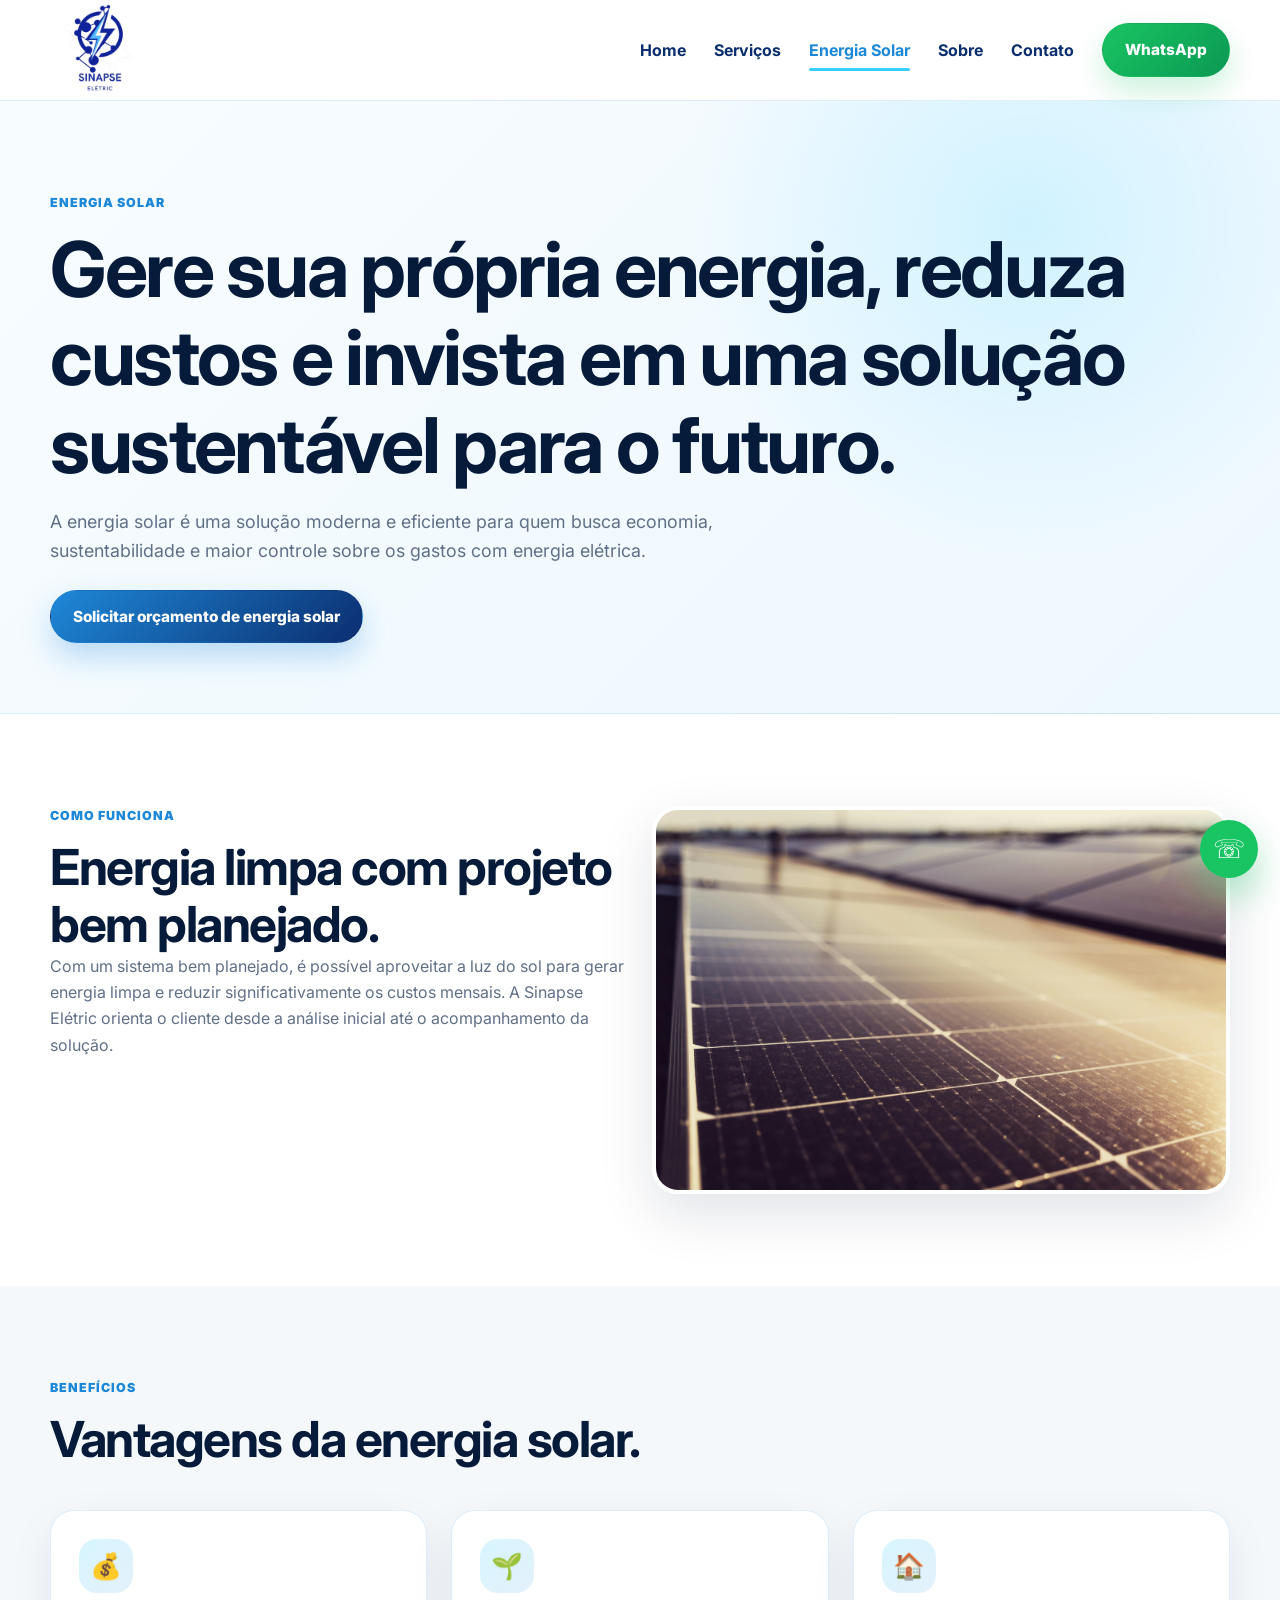
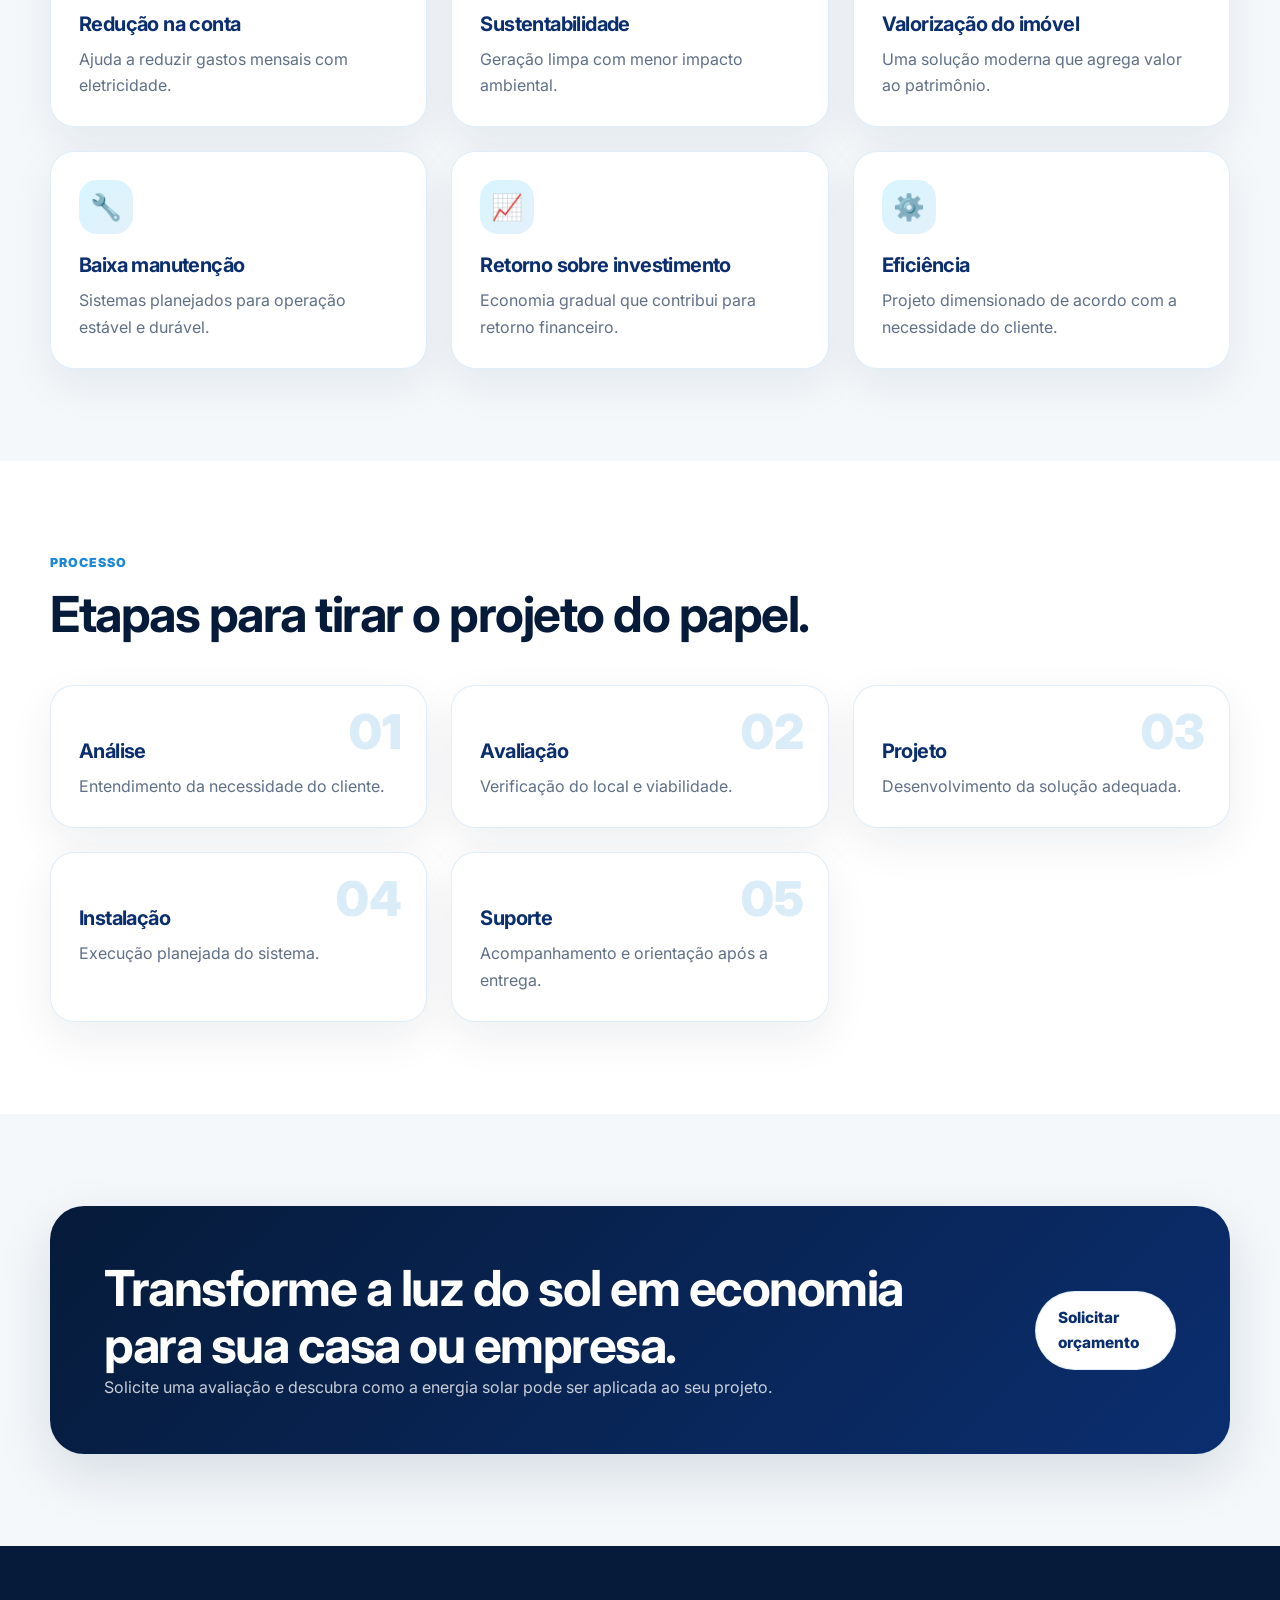
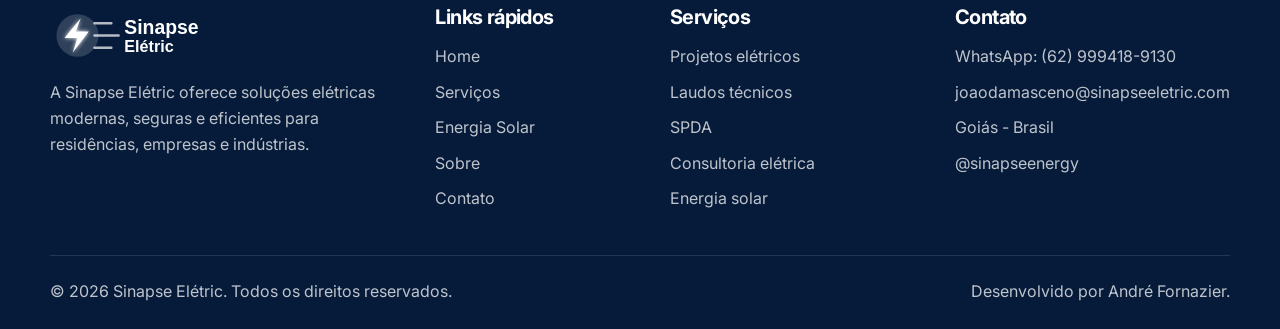
==== energia-solar.html @ f2f20c77 "commit final" ====
<!DOCTYPE html>
<html lang="pt-BR">

<head>
  <meta charset="UTF-8">
  <meta name="viewport" content="width=device-width, initial-scale=1.0">
  <meta name="description"
    content="Soluções em energia solar para reduzir custos, gerar economia e investir em sustentabilidade.">
  <meta name="theme-color" content="#0B2E6F">
  <title>Energia Solar | Sinapse Elétric</title>
  <link rel="icon" href="assets/icons/favicon.svg" type="image/svg+xml">
  <link rel="stylesheet" href="css/style.css">
</head>

<body>
  <!-- Cabeçalho fixo com logo, navegação e botão de WhatsApp. -->
  <header class="header">
    <div class="container navbar">
      <a class="logo" href="index.html" aria-label="Página inicial da Sinapse Elétric">
        <img src="assets/logo/logo-sinapse.png" alt="Logo Sinapse Elétric">
      </a>

      <button class="menu-toggle" type="button" aria-label="Abrir menu de navegação">
        <span></span>
        <span></span>
        <span></span>
      </button>

      <nav class="nav-menu" aria-label="Menu principal">
        <a href="index.html">Home</a>
        <a href="servicos.html">Serviços</a>
        <a href="energia-solar.html">Energia Solar</a>
        <a href="sobre.html">Sobre</a>
        <a href="contato.html">Contato</a>
        <a class="btn btn-whatsapp js-whatsapp" href="#">WhatsApp</a>
      </nav>
    </div>
  </header>
  <main>
    <section class="page-hero">
      <div class="container reveal">
        <p class="eyebrow">Energia Solar</p>
        <h1>Gere sua própria energia, reduza custos e invista em uma solução sustentável para o futuro.</h1>
        <p class="lead">A energia solar é uma solução moderna e eficiente para quem busca economia, sustentabilidade e
          maior controle sobre os gastos com energia elétrica.</p>
        <div class="hero-actions" style="margin-top:24px"><a class="btn btn-primary js-whatsapp"
            data-message="Olá! Gostaria de solicitar um orçamento de energia solar." href="#">Solicitar orçamento de
            energia solar</a></div>
      </div>
    </section>
    <section class="section">
      <div class="container grid grid-2">
        <div class="reveal">
          <p class="eyebrow">Como funciona</p>
          <h2>Energia limpa com projeto bem planejado.</h2>
          <p>Com um sistema bem planejado, é possível aproveitar a luz do sol para gerar energia limpa e reduzir
            significativamente os custos mensais. A Sinapse Elétric orienta o cliente desde a análise inicial até o
            acompanhamento da solução.</p>
        </div>
         
        <img class="reveal solar-img" src="assets/img/solar.jpg" alt="Ilustração de sistema de energia solar">
      </div>
    </section>
    <section class="section section-soft">
      <div class="container">
        <div class="section-title reveal">
          <p class="eyebrow">Benefícios</p>
          <h2>Vantagens da energia solar.</h2>
        </div>
        <div class="grid grid-3">
          <article class="card reveal">
            <div class="icon-box">💰</div>
            <h3>Redução na conta</h3>
            <p>Ajuda a reduzir gastos mensais com eletricidade.</p>
          </article>
          <article class="card reveal">
            <div class="icon-box">🌱</div>
            <h3>Sustentabilidade</h3>
            <p>Geração limpa com menor impacto ambiental.</p>
          </article>
          <article class="card reveal">
            <div class="icon-box">🏠</div>
            <h3>Valorização do imóvel</h3>
            <p>Uma solução moderna que agrega valor ao patrimônio.</p>
          </article>
          <article class="card reveal">
            <div class="icon-box">🔧</div>
            <h3>Baixa manutenção</h3>
            <p>Sistemas planejados para operação estável e durável.</p>
          </article>
          <article class="card reveal">
            <div class="icon-box">📈</div>
            <h3>Retorno sobre investimento</h3>
            <p>Economia gradual que contribui para retorno financeiro.</p>
          </article>
          <article class="card reveal">
            <div class="icon-box">⚙️</div>
            <h3>Eficiência</h3>
            <p>Projeto dimensionado de acordo com a necessidade do cliente.</p>
          </article>
        </div>
      </div>
    </section>
    <section class="section">
      <div class="container">
        <div class="section-title reveal">
          <p class="eyebrow">Processo</p>
          <h2>Etapas para tirar o projeto do papel.</h2>
        </div>
        <div class="grid grid-5 process">
          <div class="grid grid-3">
            <article class="card process-card reveal">
              <h3>Análise</h3>
              <p>Entendimento da necessidade do cliente.</p>
            </article>
            <article class="card process-card reveal">
              <h3>Avaliação</h3>
              <p>Verificação do local e viabilidade.</p>
            </article>
            <article class="card process-card reveal">
              <h3>Projeto</h3>
              <p>Desenvolvimento da solução adequada.</p>
            </article>
            <article class="card process-card reveal">
              <h3>Instalação</h3>
              <p>Execução planejada do sistema.</p>
            </article>
            <article class="card process-card reveal">
              <h3>Suporte</h3>
              <p>Acompanhamento e orientação após a entrega.</p>
            </article>
          </div>
        </div>
      </div>
    </section>
    <section class="section section-soft">
      <div class="container cta-box reveal">
        <div>
          <h2>Transforme a luz do sol em economia para sua casa ou empresa.</h2>
          <p>Solicite uma avaliação e descubra como a energia solar pode ser aplicada ao seu projeto.</p>
        </div><a class="btn btn-secondary js-whatsapp"
          data-message="Olá! Quero transformar energia solar em economia. Podemos conversar?" href="#">Solicitar
          orçamento</a>
      </div>
    </section>
  </main>
  <!-- Botão fixo de WhatsApp presente em todas as páginas. -->
  <a class="whatsapp-float js-whatsapp" href="#" aria-label="Falar com a Sinapse Elétric pelo WhatsApp">☏</a>

  <!-- Rodapé institucional com links rápidos e dados de contato. -->
  <footer class="footer">
    <div class="container">
      <div class="footer-grid">
        <div>
          <img src="assets/logo/logo-sinapse.svg" alt="Logo Sinapse Elétric">
          <p>A Sinapse Elétric oferece soluções elétricas modernas, seguras e eficientes para residências, empresas e
            indústrias.</p>
        </div>
        <div>
          <h3>Links rápidos</h3>
          <ul>
            <li><a href="index.html">Home</a></li>
            <li><a href="servicos.html">Serviços</a></li>
            <li><a href="energia-solar.html">Energia Solar</a></li>
            <li><a href="sobre.html">Sobre</a></li>
            <li><a href="contato.html">Contato</a></li>
          </ul>
        </div>
        <div>
          <h3>Serviços</h3>
          <ul>
            <li>Projetos elétricos</li>
            <li>Laudos técnicos</li>
            <li>SPDA</li>
            <li>Consultoria elétrica</li>
            <li>Energia solar</li>
          </ul>
        </div>
        <div>
          <h3>Contato</h3>
          <ul>
            <li><a class="js-whatsapp" href="#">WhatsApp: (62) 999418-9130</a></li>
            <li><a href="mailto:contato@sinapseeletric.com.br">joaodamasceno@sinapseeletric.com</a></li>
            <li>Goiás - Brasil</li>
            <p>
              <a href="https://www.instagram.com/sinapseenergy" target="_blank">
                @sinapseenergy
              </a>
            </p>
          </ul>
        </div>
      </div>
      <div class="footer-bottom">
        <p>© 2026 Sinapse Elétric. Todos os direitos reservados.</p>
        <p>Desenvolvido por André Fornazier.</p>
      </div>
    </div>
  </footer>

  <!-- Script global com menu mobile, animações e WhatsApp. -->
  <script src="js/script.js"></script>
</body>

</html>
---- css/style.css ----
/* =========================================================
   SINAPSE ELÉTRIC - STYLE.CSS
   Arquivo principal de estilos do site.
   Aqui ficam: variáveis de cor, reset, layout, páginas,
   responsividade, animações e componentes reutilizáveis.
   ========================================================= */

/* Importa uma fonte moderna e legível do Google Fonts. */
@import url('https://fonts.googleapis.com/css2?family=Inter:wght@400;500;600;700;800&display=swap');

/* Variáveis globais para facilitar futuras alterações de identidade visual. */
:root {
  --azul-claro: #6db7e8;
  --azul-principal: #1e88d8;
  --azul-escuro: #0b2e6f;
  --azul-profundo: #061b3a;
  --ciano: #38cfff;
  --branco: #ffffff;
  --cinza-claro: #f4f8fb;
  --cinza-texto: #607087;
  --borda: rgba(30, 136, 216, 0.14);
  --sombra: 0 20px 55px rgba(6, 27, 58, 0.12);
  --raio: 24px;
  --max-width: 1180px;
}

/* Reset básico para deixar o layout mais previsível entre navegadores. */
* {
  margin: 0;
  padding: 0;
  box-sizing: border-box;
}

html {
  scroll-behavior: smooth;
}

body {
  font-family: 'Inter', Arial, sans-serif;
  background: var(--branco);
  color: var(--azul-profundo);
  line-height: 1.65;
  overflow-x: hidden;
}

img, svg {
  max-width: 100%;
  display: block;
}

a {
  color: inherit;
  text-decoration: none;
}

ul {
  list-style: none;
}

/* Classe utilitária para centralizar seções dentro de uma largura máxima. */
.container {
  width: min(100% - 32px, var(--max-width));
  margin-inline: auto;
}

/* =========================================================
   CABEÇALHO E MENU
   ========================================================= */
.header {
  position: sticky;
  top: 0;
  z-index: 1000;
  background: rgba(255, 255, 255, 0.88);
  backdrop-filter: blur(16px);
  border-bottom: 1px solid var(--borda);
}

.navbar {
  min-height: 82px;
  display: flex;
  align-items: center;
  justify-content: space-between;
  gap: 24px;
}

.logo img {
  width: 100px;
  height: auto;
}

.nav-menu {
  display: flex;
  align-items: center;
  gap: 28px;
  font-weight: 700;
  color: var(--azul-escuro);
}

.nav-menu a {
  position: relative;
  transition: color 0.25s ease;
}

.nav-menu a::after {
  content: '';
  position: absolute;
  left: 0;
  bottom: -8px;
  width: 0;
  height: 3px;
  border-radius: 999px;
  background: var(--ciano);
  transition: width 0.25s ease;
}

.nav-menu a:hover,
.nav-menu a.active {
  color: var(--azul-principal);
}

.nav-menu a:hover::after,
.nav-menu a.active::after {
  width: 100%;
}

.menu-toggle {
  display: none;
  border: none;
  background: transparent;
  cursor: pointer;
  width: 44px;
  height: 44px;
}

.menu-toggle span {
  display: block;
  height: 3px;
  margin: 7px 0;
  border-radius: 999px;
  background: var(--azul-escuro);
  transition: 0.3s ease;
}

/* =========================================================
   BOTÕES E COMPONENTES GERAIS
   ========================================================= */
.btn {
  display: inline-flex;
  align-items: center;
  justify-content: center;
  gap: 10px;
  min-height: 48px;
  padding: 13px 22px;
  border-radius: 999px;
  border: 1px solid transparent;
  cursor: pointer;
  font-weight: 800;
  font-size: 0.96rem;
  transition: transform 0.25s ease, box-shadow 0.25s ease, background 0.25s ease;
}

.btn:hover {
  transform: translateY(-3px);
}

.btn-primary {
  color: var(--branco);
  background: linear-gradient(135deg, var(--azul-principal), var(--azul-escuro));
  box-shadow: 0 14px 30px rgba(30, 136, 216, 0.28);
}

.btn-secondary {
  color: var(--azul-escuro);
  background: var(--branco);
  border-color: var(--borda);
}

.btn-whatsapp {
  color: var(--branco);
  background: linear-gradient(135deg, #19c463, #0b9952);
  box-shadow: 0 14px 30px rgba(25, 196, 99, 0.22);
}

.section {
  padding: 92px 0;
}

.section-soft {
  background: var(--cinza-claro);
}

.section-title {
  max-width: 760px;
  margin-bottom: 42px;
}

.eyebrow {
  color: var(--azul-principal);
  font-weight: 900;
  letter-spacing: 0.08em;
  text-transform: uppercase;
  font-size: 0.78rem;
  margin-bottom: 12px;
}

h1, h2, h3 {
  line-height: 1.15;
  letter-spacing: -0.03em;
}

h1 {
  font-size: clamp(2.45rem, 6vw, 4.8rem);
}

h2 {
  font-size: clamp(2rem, 4vw, 3.1rem);
  color: var(--azul-profundo);
}

h3 {
  font-size: 1.25rem;
  color: var(--azul-escuro);
}

p {
  color: var(--cinza-texto);
}

.lead {
  font-size: 1.12rem;
  max-width: 720px;
}

.grid {
  display: grid;
  gap: 24px;
}

.grid-2 {
  grid-template-columns: repeat(2, minmax(0, 1fr));
}

.grid-3 {
  grid-template-columns: repeat(3, minmax(0, 1fr));
}

.grid-4 {
  grid-template-columns: repeat(4, minmax(0, 1fr));
}

.card {
  background: var(--branco);
  border: 1px solid var(--borda);
  border-radius: var(--raio);
  padding: 28px;
  box-shadow: 0 16px 45px rgba(6, 27, 58, 0.07);
  transition: transform 0.25s ease, box-shadow 0.25s ease, border-color 0.25s ease;
}

.card:hover {
  transform: translateY(-8px);
  box-shadow: var(--sombra);
  border-color: rgba(56, 207, 255, 0.35);
}

.icon-box {
  width: 54px;
  height: 54px;
  display: grid;
  place-items: center;
  border-radius: 18px;
  margin-bottom: 20px;
  color: var(--azul-escuro);
  background: linear-gradient(135deg, rgba(56, 207, 255, 0.2), rgba(30, 136, 216, 0.12));
  font-size: 1.6rem;
}

.card p {
  margin-top: 10px;
}

.card-link {
  display: inline-flex;
  margin-top: 18px;
  color: var(--azul-principal);
  font-weight: 900;
}

/* =========================================================
   HERO E BANNERS
   ========================================================= */
.hero {
  position: relative;
  min-height: calc(100vh - 82px);
  display: grid;
  align-items: center;
  overflow: hidden;
  background:
    radial-gradient(circle at 82% 18%, rgba(56, 207, 255, 0.28), transparent 28%),
    radial-gradient(circle at 12% 75%, rgba(30, 136, 216, 0.18), transparent 32%),
    linear-gradient(135deg, #eef9ff 0%, #ffffff 42%, #e9f6ff 100%);
}

.hero::before {
  content: '';
  position: absolute;
  inset: 0;
  opacity: 0.34;
  background-image:
    linear-gradient(rgba(30, 136, 216, 0.13) 1px, transparent 1px),
    linear-gradient(90deg, rgba(30, 136, 216, 0.13) 1px, transparent 1px);
  background-size: 58px 58px;
  mask-image: radial-gradient(circle at center, black, transparent 78%);
}

.hero-content {
  position: relative;
  display: grid;
  grid-template-columns: 1.05fr 0.95fr;
  gap: 38px;
  align-items: center;
  padding: 72px 0;
}

.hero-text .lead {
  margin: 22px 0 30px;
}

.hero-actions,
.cta-actions {
  display: flex;
  flex-wrap: wrap;
  gap: 14px;
}

.hero-visual {
  position: relative;
  padding: 22px;
}

.hero-visual img {
  filter: drop-shadow(0 36px 70px rgba(6, 27, 58, 0.18));
}

.stats-row {
  display: grid;
  grid-template-columns: repeat(3, 1fr);
  gap: 14px;
  margin-top: 34px;
}

.stat {
  padding: 18px;
  border-radius: 20px;
  background: rgba(255, 255, 255, 0.72);
  border: 1px solid var(--borda);
}

.stat strong {
  display: block;
  font-size: 1.35rem;
  color: var(--azul-escuro);
}

/* Banner interno usado em páginas que não são a Home. */
.page-hero {
  padding: 92px 0 70px;
  background:
    radial-gradient(circle at 80% 20%, rgba(56, 207, 255, 0.18), transparent 30%),
    linear-gradient(135deg, #f7fcff, #eef8ff);
  border-bottom: 1px solid var(--borda);
}

.page-hero .lead {
  margin-top: 16px;
}

/* =========================================================
   SEÇÕES ESPECÍFICAS
   ========================================================= */
.about-mini,
.solar-feature,
.cta-box {
  border-radius: 34px;
  overflow: hidden;
  background: linear-gradient(135deg, var(--azul-profundo), var(--azul-escuro));
  color: var(--branco);
  box-shadow: var(--sombra);
}

.solar-feature img,
.solar-img {
  border-radius: 26px;
  border: 4px solid var(--branco);
  width: 100%;
  display: block;
  box-shadow: var(--sombra);
}
.cta-box {
  border-radius: 34px;
  overflow: hidden;
  background: linear-gradient(135deg, var(--azul-profundo), var(--azul-escuro));
  color: var(--branco);
  box-shadow: var(--sombra);
  
}

.about-mini {
  display: grid;
  grid-template-columns: 0.9fr 1.1fr;
  align-items: center;
  gap: 30px;
  padding: 44px;
}

.about-mini p,
.solar-feature p,
.cta-box p,
.dark-card p {
  color: rgba(255, 255, 255, 0.78);
}

.about-mini h2,
.solar-feature h2,
.cta-box h2,
.dark-card h3 {
  color: var(--branco);
}

.glass-panel {
  padding: 32px;
  border-radius: 28px;
  background: rgba(255, 255, 255, 0.1);
  border: 1px solid rgba(255, 255, 255, 0.16);
}

.solar-feature {
  display: grid;
  grid-template-columns: 1fr 0.92fr;
  align-items: center;
  gap: 34px;
  padding: 46px;
}

.solar-feature img {
  border-radius: 26px;
}

.check-list {
  display: grid;
  gap: 12px;
  margin: 18px 0 26px;
}

.check-list li {
  color: inherit;
  font-weight: 700;
}

.check-list li::before {
  content: '✓';
  color: var(--ciano);
  margin-right: 10px;
}

.cta-box {
  padding: 54px;
  display: flex;
  align-items: center;
  justify-content: space-between;
  gap: 30px;
}

.dark-card {
  background: linear-gradient(135deg, var(--azul-profundo), var(--azul-escuro));
  color: var(--branco);
}

.process {
  counter-reset: etapa;
}

.process-card {
  position: relative;
  padding-top: 54px;
}

.process-card::before {
  counter-increment: etapa;
  content: counter(etapa, decimal-leading-zero);
  position: absolute;
  top: 22px;
  right: 24px;
  color: rgba(30, 136, 216, 0.16);
  font-size: 3rem;
  font-weight: 900;
  line-height: 1;
}

.service-benefits {
  margin-top: 16px;
  display: flex;
  flex-wrap: wrap;
  gap: 8px;
}

.service-benefits span {
  padding: 7px 10px;
  border-radius: 999px;
  background: var(--cinza-claro);
  color: var(--azul-escuro);
  font-size: 0.82rem;
  font-weight: 800;
}

/* =========================================================
   FORMULÁRIO DE CONTATO
   ========================================================= */
.contact-layout {
  display: grid;
  grid-template-columns: 0.85fr 1.15fr;
  gap: 28px;
  align-items: start;
}

.contact-info {
  display: grid;
  gap: 18px;
}

.contact-item {
  display: flex;
  gap: 16px;
  align-items: flex-start;
}

.form {
  display: grid;
  gap: 16px;
}

.form-group {
  display: grid;
  gap: 7px;
}

label {
  color: var(--azul-escuro);
  font-weight: 800;
}

input,
select,
textarea {
  width: 100%;
  border: 1px solid var(--borda);
  border-radius: 16px;
  padding: 14px 16px;
  font: inherit;
  color: var(--azul-profundo);
  background: var(--branco);
  outline: none;
  transition: border-color 0.25s ease, box-shadow 0.25s ease;
}

input:focus,
select:focus,
textarea:focus {
  border-color: var(--ciano);
  box-shadow: 0 0 0 4px rgba(56, 207, 255, 0.13);
}

textarea {
  min-height: 150px;
  resize: vertical;
}

.form-status {
  font-weight: 800;
  color: var(--azul-principal);
}

/* =========================================================
   RODAPÉ E WHATSAPP FIXO
   ========================================================= */
.footer {
  background: var(--azul-profundo);
  color: var(--branco);
  padding: 60px 0 24px;
}

.footer-grid {
  display: grid;
  grid-template-columns: 1.4fr 0.8fr 1fr 1fr;
  gap: 34px;
}

.footer img {
  width: 210px;
  margin-bottom: 14px;
  filter: brightness(0) invert(1);
}

.footer p,
.footer a,
.footer li {
  color: rgba(255, 255, 255, 0.74);
}

.footer h3 {
  color: var(--branco);
  margin-bottom: 14px;
}

.footer ul {
  display: grid;
  gap: 9px;
}

.footer-bottom {
  margin-top: 44px;
  padding-top: 22px;
  border-top: 1px solid rgba(255, 255, 255, 0.12);
  display: flex;
  justify-content: space-between;
  gap: 16px;
  flex-wrap: wrap;
}

.whatsapp-float {
  position: fixed;
  right: 22px;
  bottom: 22px;
  z-index: 999;
  width: 58px;
  height: 58px;
  display: grid;
  place-items: center;
  border-radius: 50%;
  background: #19c463;
  color: var(--branco);
  box-shadow: 0 18px 36px rgba(25, 196, 99, 0.35);
  font-size: 1.6rem;
  transition: transform 0.25s ease;
}

.whatsapp-float:hover {
  transform: scale(1.08) rotate(5deg);
}

/* Animação ativada pelo JavaScript quando o elemento entra na tela. */
.reveal {
  opacity: 0;
  transform: translateY(24px);
  transition: opacity 0.7s ease, transform 0.7s ease;
}

.reveal.visible {
  opacity: 1;
  transform: translateY(0);
}

/* =========================================================
   RESPONSIVIDADE
   ========================================================= */
@media (max-width: 980px) {
  .menu-toggle {
    display: block;
  }

  .nav-menu {
    position: fixed;
    top: 82px;
    left: 16px;
    right: 16px;
    display: grid;
    gap: 18px;
    padding: 24px;
    border-radius: 24px;
    background: var(--branco);
    box-shadow: var(--sombra);
    border: 1px solid var(--borda);
    transform: translateY(-18px);
    opacity: 0;
    pointer-events: none;
    transition: 0.25s ease;
  }

  .nav-menu.open {
    transform: translateY(0);
    opacity: 1;
    pointer-events: auto;
  }

  .hero-content,
  .about-mini,
  .solar-feature,
  .contact-layout {
    grid-template-columns: 1fr;
  }

  .grid-3,
  .grid-4 {
    grid-template-columns: repeat(2, minmax(0, 1fr));
  }

  .footer-grid {
    grid-template-columns: 1fr 1fr;
  }

  .cta-box {
    display: grid;
  }
}

@media (max-width: 640px) {
  .container {
    width: min(100% - 22px, var(--max-width));
  }

  .logo img {
    width: 180px;
  }

  .section {
    padding: 66px 0;
  }

  .hero {
    min-height: auto;
  }

  .hero-content {
    padding: 44px 0 66px;
  }

  .stats-row,
  .grid-2,
  .grid-3,
  .grid-4,
  .footer-grid {
    grid-template-columns: 1fr;
  }

  .about-mini,
  .solar-feature,
  .cta-box {
    padding: 28px;
    border-radius: 26px;
  }

  .btn {
    width: 100%;
  }

  .whatsapp-float {
    width: 54px;
    height: 54px;
    right: 16px;
    bottom: 16px;
  }
}
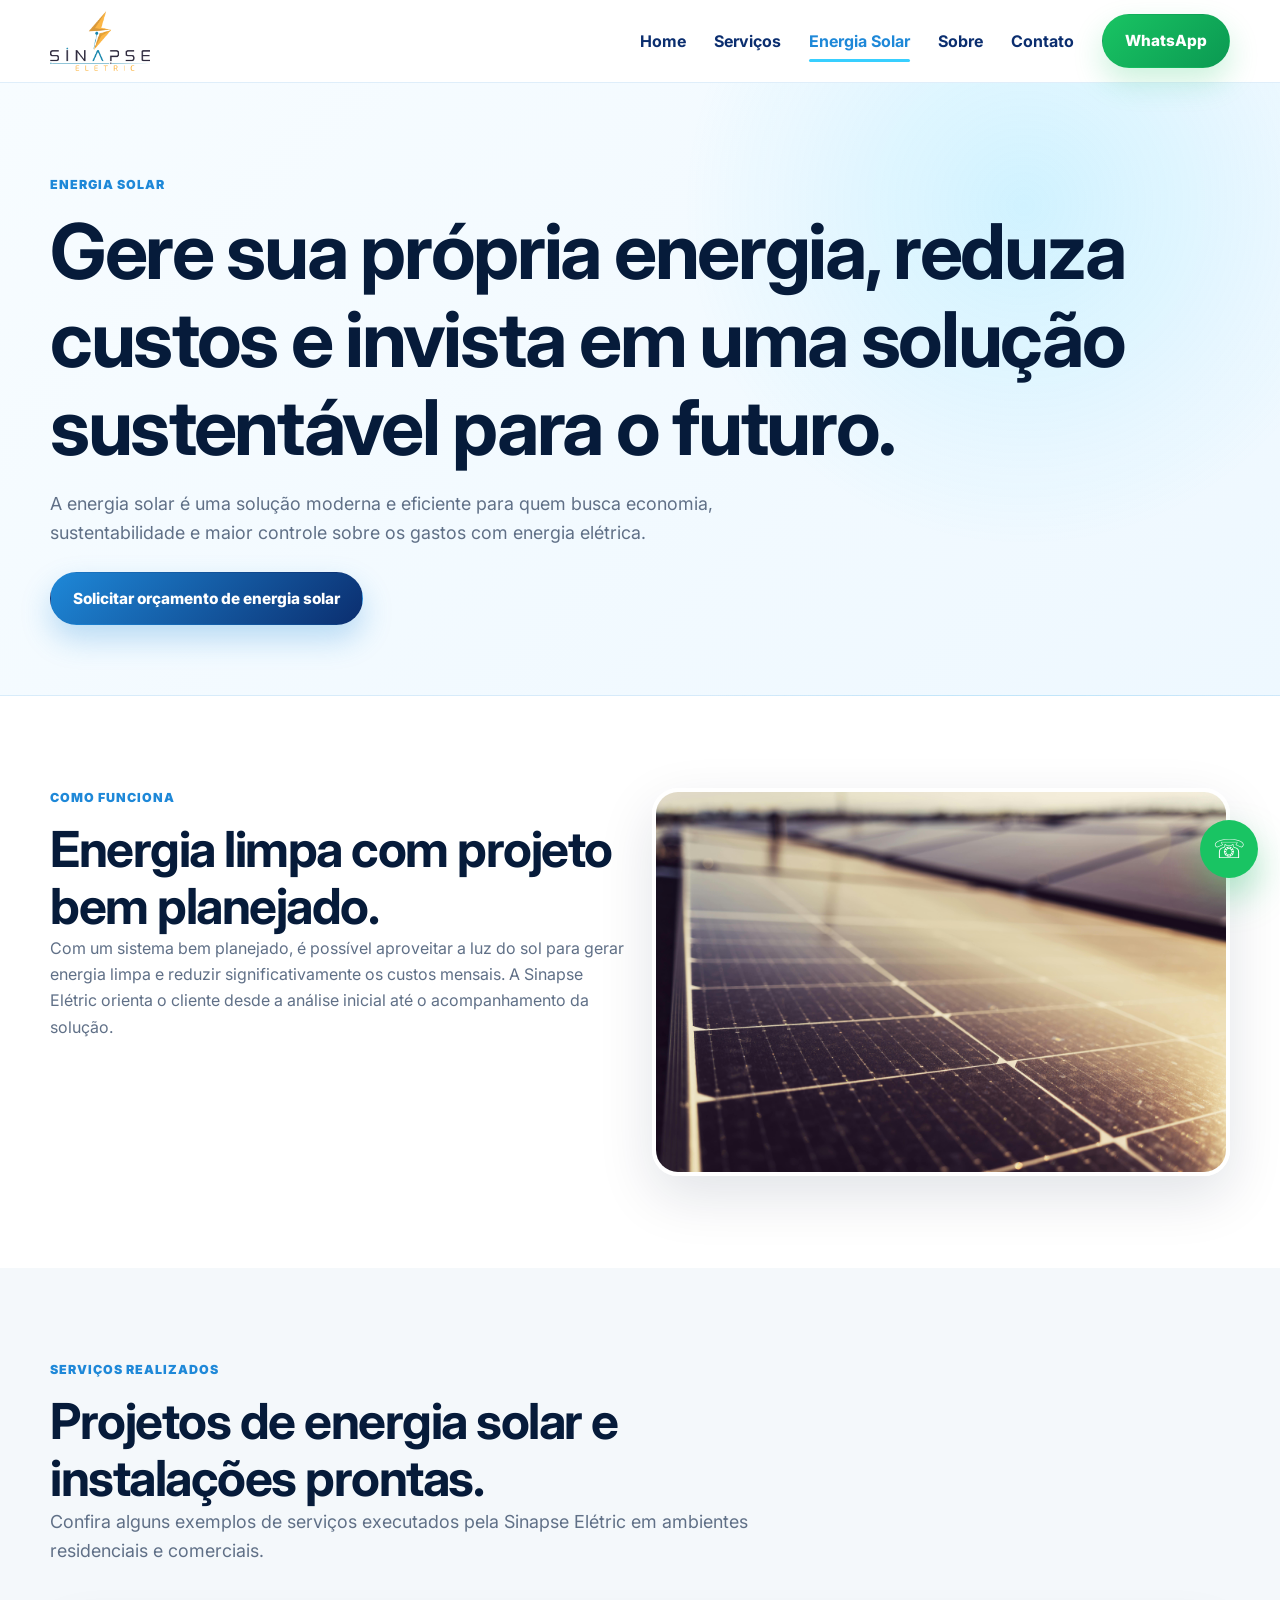
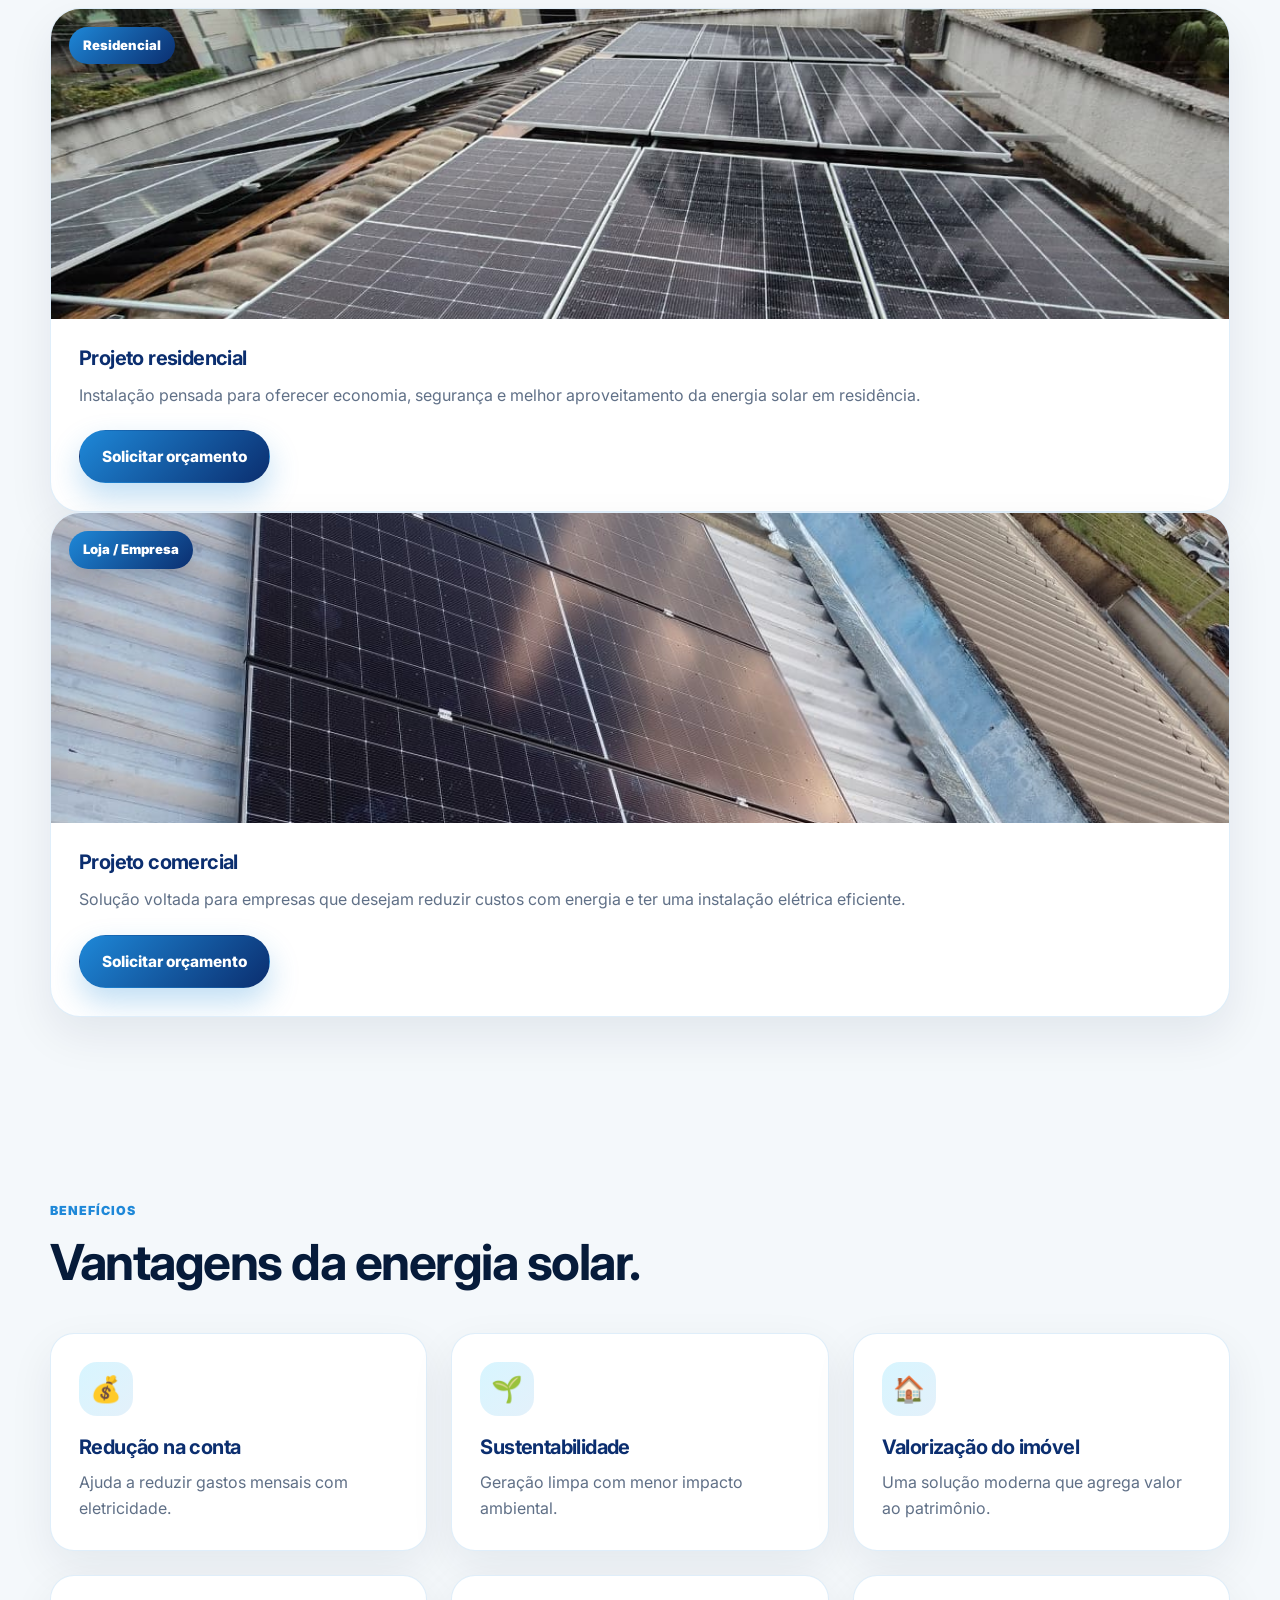
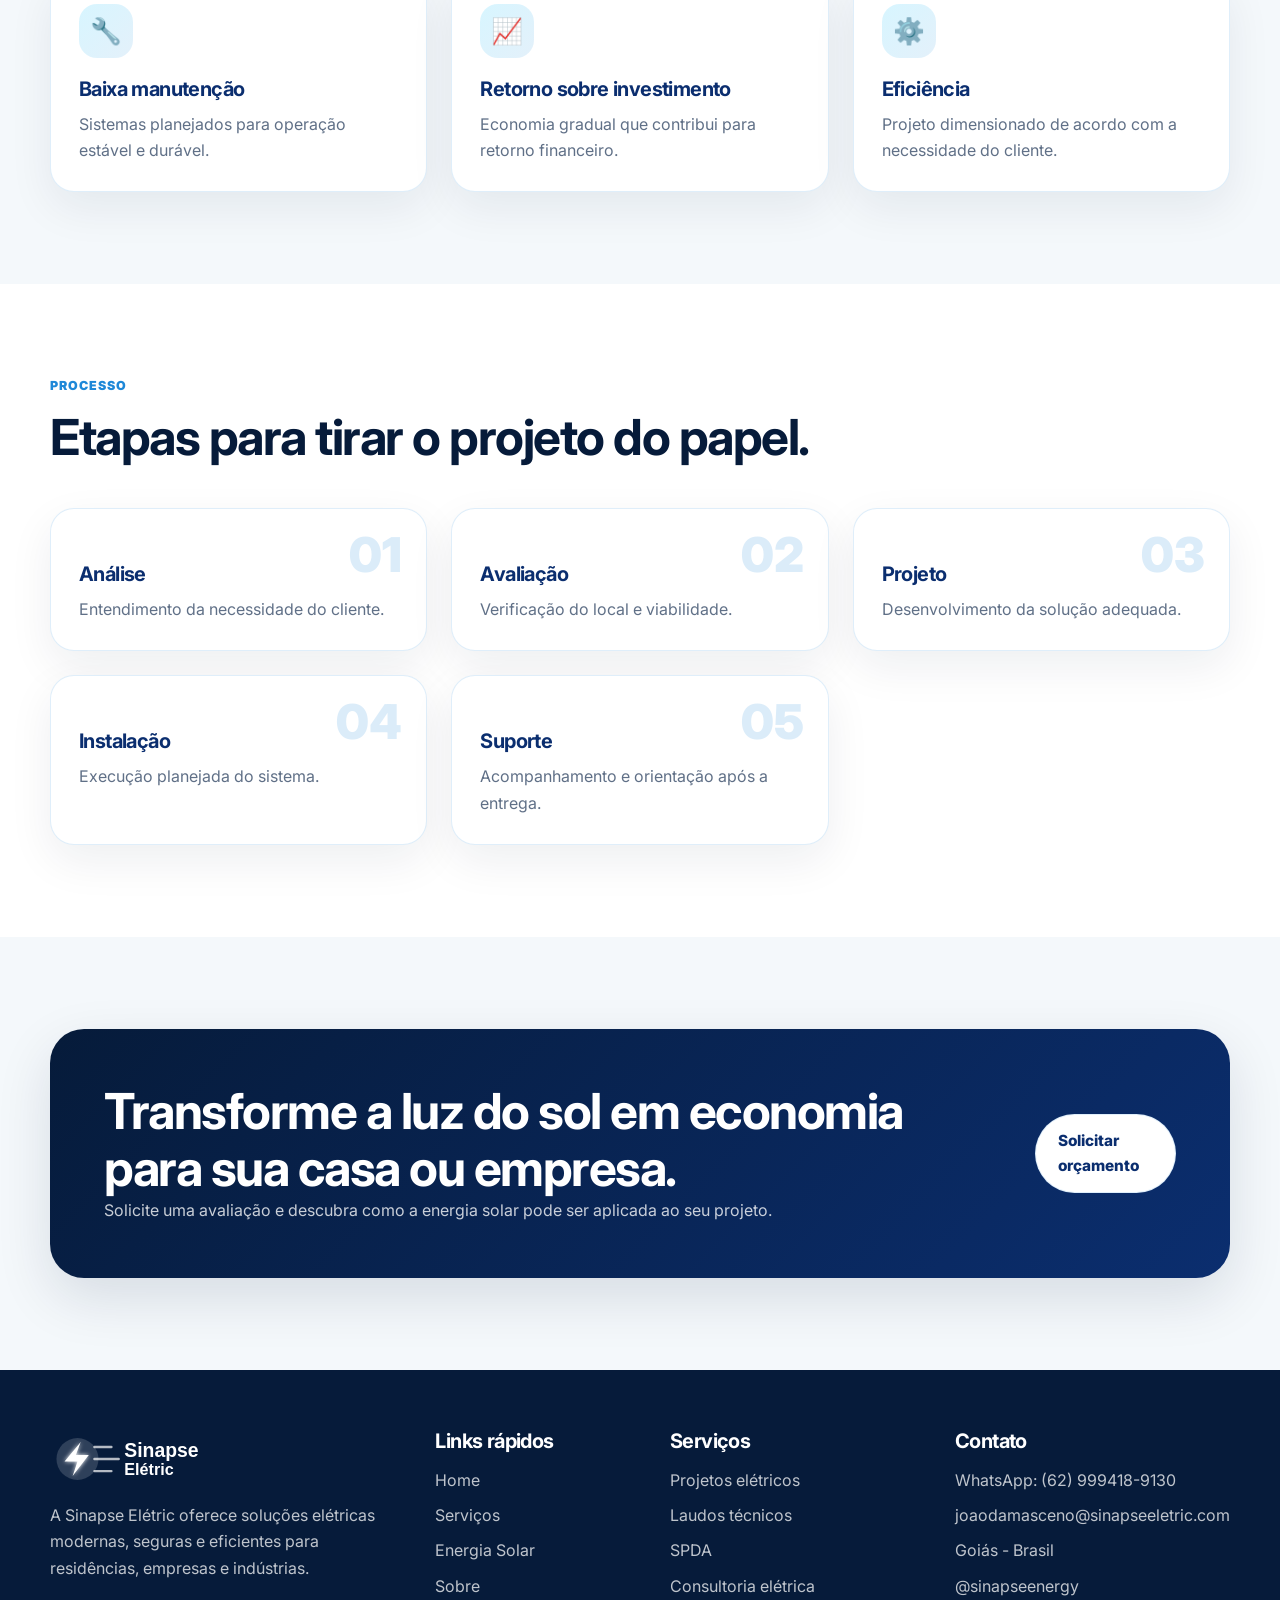
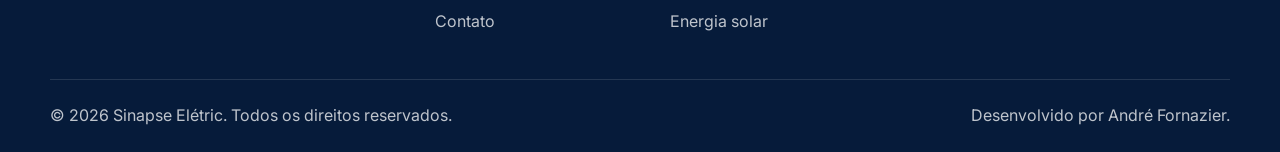
==== commit b9d24392: "Atualiza site Sinapse Eletric" ====
--- a/energia-solar.html
+++ b/energia-solar.html
@@ -61,6 +61,62 @@
         <img class="reveal solar-img" src="assets/img/solar.jpg" alt="Ilustração de sistema de energia solar">
       </div>
     </section>
+    <!-- Galeria de serviços realizados -->
+<section class="section section-soft">
+  <div class="container">
+    <div class="section-title reveal">
+      <p class="eyebrow">Serviços realizados</p>
+      <h2>Projetos de energia solar e instalações prontas.</h2>
+      <p class="lead">
+        Confira alguns exemplos de serviços executados pela Sinapse Elétric em ambientes residenciais e comerciais.
+      </p>
+    </div>
+
+    <div class="solar-gallery">
+      <!-- Serviço residencial -->
+      <article class="solar-gallery-card reveal">
+        <div class="solar-gallery-image">
+          <img src="assets/img/servico-residencial.jpeg" alt="Serviço de energia solar em residência">
+          <span class="solar-gallery-tag">Residencial</span>
+        </div>
+
+        <div class="solar-gallery-content">
+          <h3>Projeto residencial</h3>
+          <p>
+            Instalação pensada para oferecer economia, segurança e melhor aproveitamento da energia solar em residência.
+          </p>
+
+          <a class="btn btn-primary js-whatsapp"
+            data-message="Olá! Vi o serviço residencial na página de energia solar e gostaria de solicitar um orçamento."
+            href="#">
+            Solicitar orçamento
+          </a>
+        </div>
+      </article>
+
+      <!-- Serviço loja / empresa -->
+      <article class="solar-gallery-card reveal">
+        <div class="solar-gallery-image">
+          <img src="assets/img/servico-comercial.jpeg" alt="Serviço de energia solar em loja ou empresa">
+          <span class="solar-gallery-tag">Loja / Empresa</span>
+        </div>
+
+        <div class="solar-gallery-content">
+          <h3>Projeto comercial</h3>
+          <p>
+            Solução voltada para empresas que desejam reduzir custos com energia e ter uma instalação elétrica eficiente.
+          </p>
+
+          <a class="btn btn-primary js-whatsapp"
+            data-message="Olá! Vi o serviço comercial na página de energia solar e gostaria de solicitar um orçamento."
+            href="#">
+            Solicitar orçamento
+          </a>
+        </div>
+      </article>
+    </div>
+  </div>
+</section>
     <section class="section section-soft">
       <div class="container">
         <div class="section-title reveal">
--- a/css/style.css
+++ b/css/style.css
@@ -760,3 +760,116 @@
     bottom: 16px;
   }
 }
+/* Ajuste do cabeçalho no mobile */
+@media (max-width: 768px) {
+  header,
+  .header,
+  .site-header,
+  .navbar {
+    padding: 6px 16px;
+    min-height: 80px;
+  }
+
+  .logo img,
+  header img {
+    max-width: 100px;
+    height: auto;
+  }
+
+  .menu-toggle,
+  .hamburger {
+    font-size: 28px;
+  }
+}
+<<<<<<< HEAD
+=======
+/* =========================================================
+   GALERIA NA PÁGINA DE ENERGIA SOLAR
+   ========================================================= */
+
+.solar-gallery {
+  display: grid;
+  grid-template-columns: repeat(2, minmax(0, 1fr));
+  gap: 28px;
+}
+
+.solar-gallery-card {
+  background: var(--branco);
+  border: 1px solid var(--borda);
+  border-radius: 30px;
+  overflow: hidden;
+  box-shadow: 0 18px 45px rgba(6, 27, 58, 0.08);
+  transition: transform 0.25s ease, box-shadow 0.25s ease, border-color 0.25s ease;
+}
+
+.solar-gallery-card:hover {
+  transform: translateY(-8px);
+  box-shadow: var(--sombra);
+  border-color: rgba(56, 207, 255, 0.35);
+}
+
+.solar-gallery-image {
+  position: relative;
+  height: 310px;
+  overflow: hidden;
+  background: var(--cinza-claro);
+}
+
+.solar-gallery-image img {
+  width: 100%;
+  height: 100%;
+  object-fit: cover;
+  transition: transform 0.35s ease;
+}
+
+.solar-gallery-card:hover .solar-gallery-image img {
+  transform: scale(1.06);
+}
+
+.solar-gallery-tag {
+  position: absolute;
+  left: 18px;
+  top: 18px;
+  padding: 8px 14px;
+  border-radius: 999px;
+  background: linear-gradient(135deg, var(--azul-principal), var(--azul-escuro));
+  color: var(--branco);
+  font-size: 0.82rem;
+  font-weight: 900;
+  box-shadow: 0 10px 25px rgba(6, 27, 58, 0.2);
+}
+
+.solar-gallery-content {
+  padding: 28px;
+}
+
+.solar-gallery-content h3 {
+  margin-bottom: 12px;
+}
+
+.solar-gallery-content p {
+  margin-bottom: 22px;
+  color: var(--cinza-texto);
+}
+
+/* Responsividade da galeria */
+@media (max-width: 900px) {
+  .solar-gallery {
+    grid-template-columns: 1fr;
+  }
+
+  .solar-gallery-image {
+    height: 260px;
+  }
+}
+
+@media (max-width: 640px) {
+  .solar-gallery-image {
+    height: 220px;
+  }
+
+  .solar-gallery-content {
+    padding: 24px;
+  }
+}
+>>>>>>> 2d838f4 (AlteraçõesIMGS)
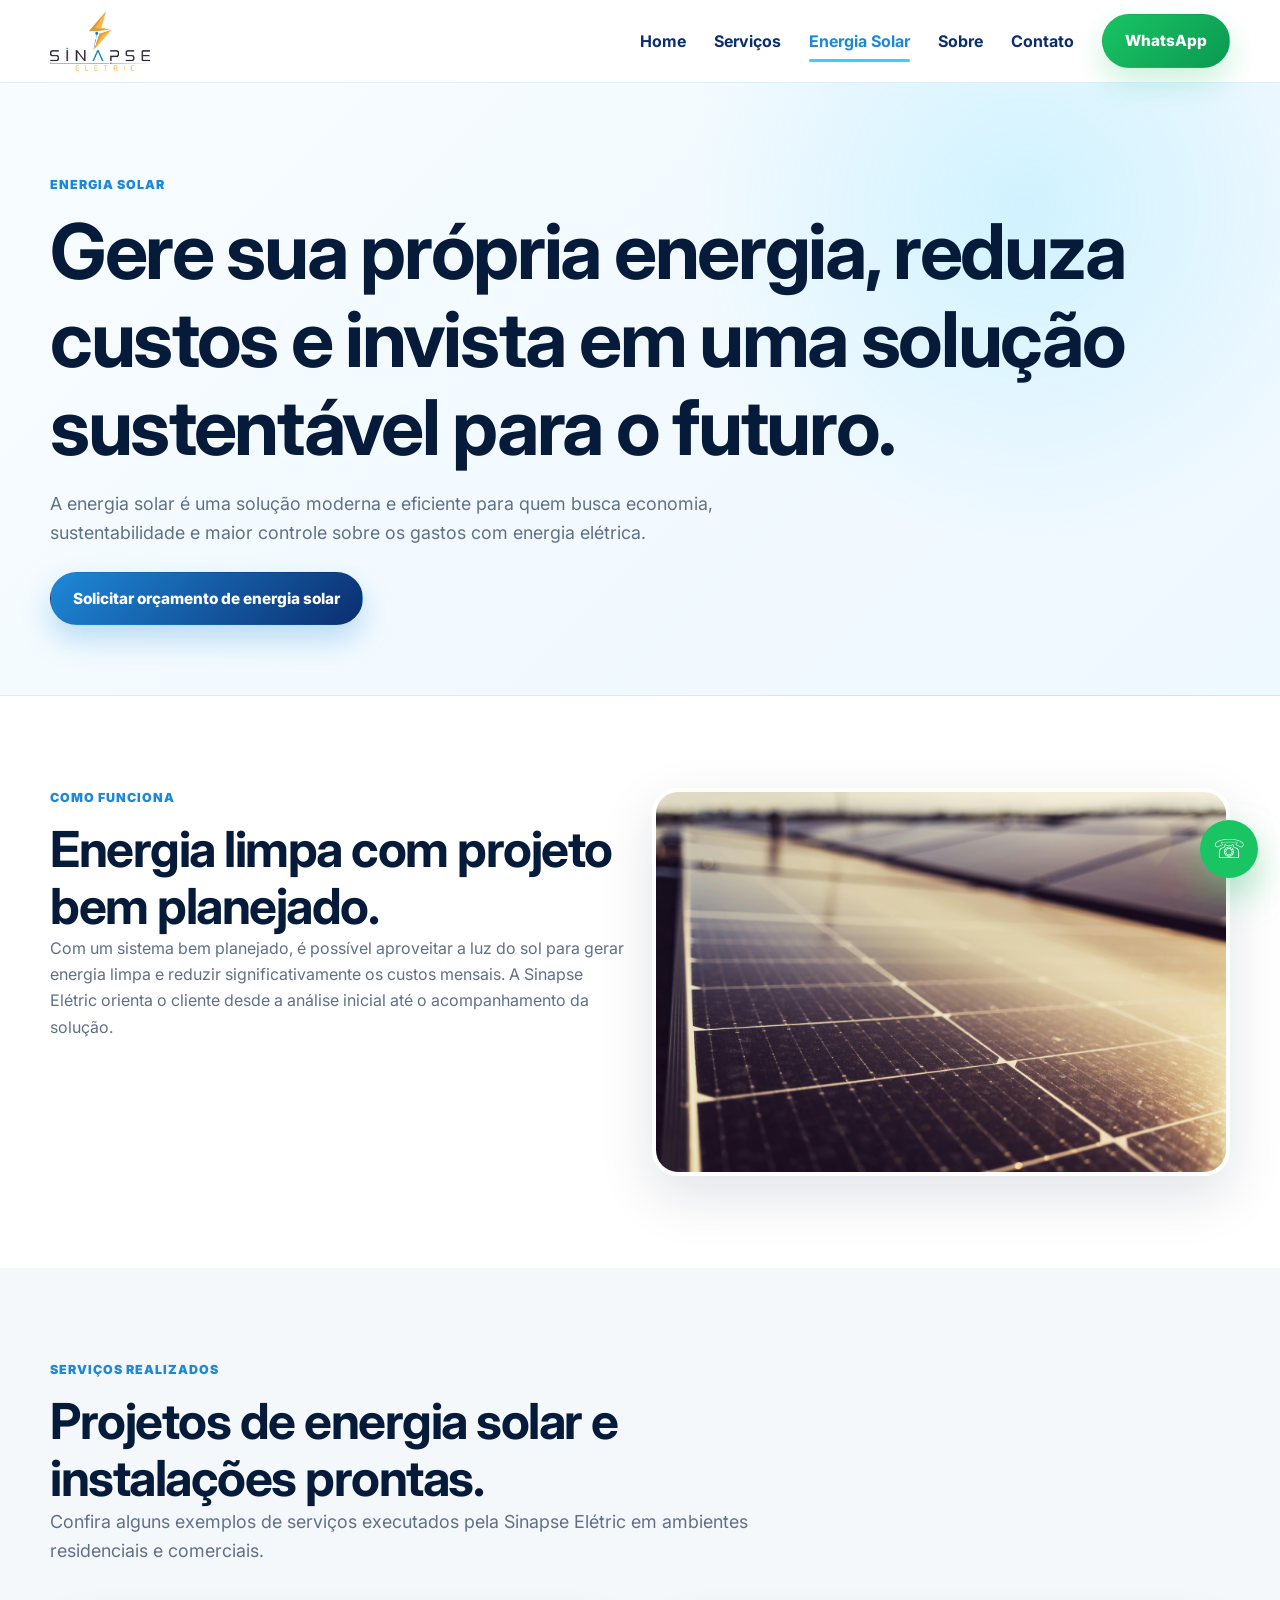
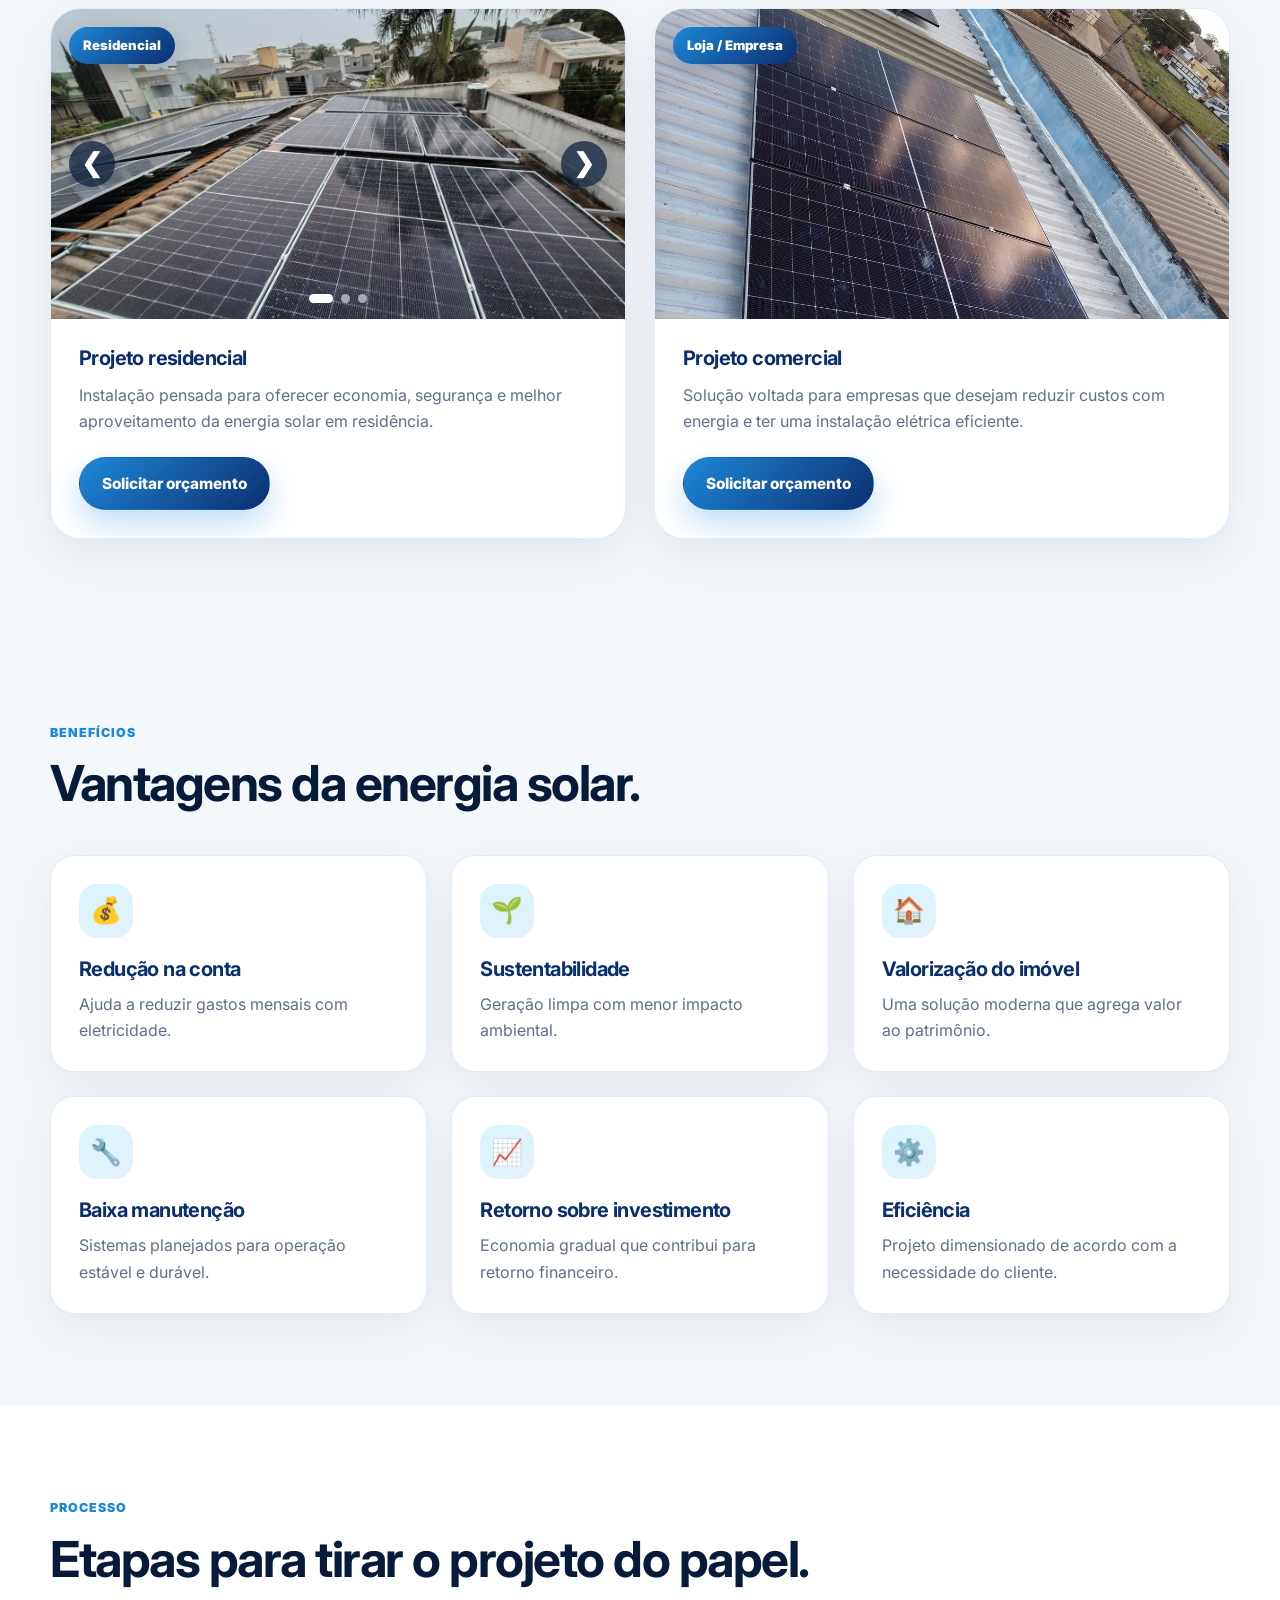
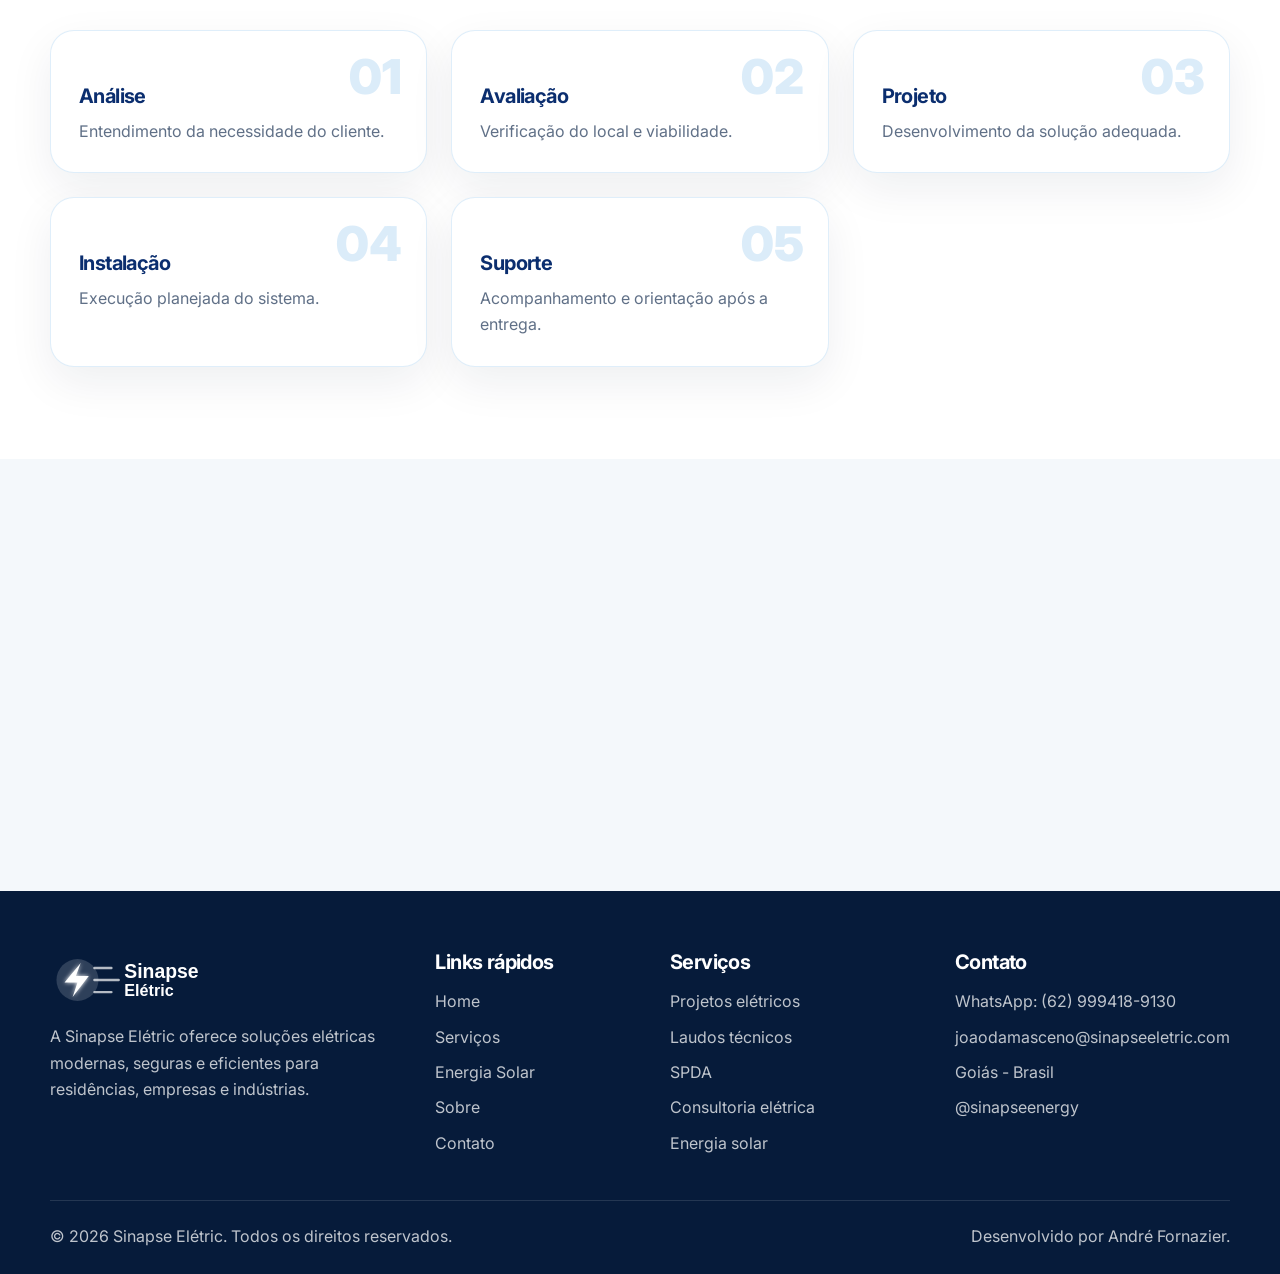
==== commit c46a2b2c: "commitmudancas" ====
--- a/energia-solar.html
+++ b/energia-solar.html
@@ -74,25 +74,48 @@
 
     <div class="solar-gallery">
       <!-- Serviço residencial -->
-      <article class="solar-gallery-card reveal">
-        <div class="solar-gallery-image">
-          <img src="assets/img/servico-residencial.jpeg" alt="Serviço de energia solar em residência">
-          <span class="solar-gallery-tag">Residencial</span>
-        </div>
-
-        <div class="solar-gallery-content">
-          <h3>Projeto residencial</h3>
-          <p>
-            Instalação pensada para oferecer economia, segurança e melhor aproveitamento da energia solar em residência.
-          </p>
-
-          <a class="btn btn-primary js-whatsapp"
-            data-message="Olá! Vi o serviço residencial na página de energia solar e gostaria de solicitar um orçamento."
-            href="#">
-            Solicitar orçamento
-          </a>
-        </div>
-      </article>
+<article class="solar-gallery-card reveal">
+  <div class="solar-gallery-image solar-carousel">
+    <div class="solar-carousel-track">
+      <div class="solar-carousel-slide">
+        <img src="assets/img/servico-residencial.jpeg" alt="Serviço de energia solar em residência">
+      </div>
+
+      <div class="solar-carousel-slide">
+        <img src="assets/img/servico-residencial-2.jpeg" alt="Outro serviço de energia solar residencial">
+      </div>
+
+      <div class="solar-carousel-slide">
+        <img src="assets/img/servico-residencial-3.jpeg" alt="Instalação residencial de energia solar">
+      </div>
+    </div>
+
+    <span class="solar-gallery-tag">Residencial</span>
+
+    <button class="solar-carousel-btn solar-carousel-prev" type="button" aria-label="Imagem anterior">
+  ❮
+</button>
+
+<button class="solar-carousel-btn solar-carousel-next" type="button" aria-label="Próxima imagem">
+  ❯
+</button>
+
+    <div class="solar-carousel-dots"></div>
+  </div>
+
+  <div class="solar-gallery-content">
+    <h3>Projeto residencial</h3>
+    <p>
+      Instalação pensada para oferecer economia, segurança e melhor aproveitamento da energia solar em residência.
+    </p>
+
+    <a class="btn btn-primary js-whatsapp"
+      data-message="Olá! Vi o serviço residencial na página de energia solar e gostaria de solicitar um orçamento."
+      href="#">
+      Solicitar orçamento
+    </a>
+  </div>
+</article>
 
       <!-- Serviço loja / empresa -->
       <article class="solar-gallery-card reveal">
--- a/css/style.css
+++ b/css/style.css
@@ -781,8 +781,6 @@
     font-size: 28px;
   }
 }
-<<<<<<< HEAD
-=======
 /* =========================================================
    GALERIA NA PÁGINA DE ENERGIA SOLAR
    ========================================================= */
@@ -852,6 +850,271 @@
   color: var(--cinza-texto);
 }
 
+/* Em celular muito pequeno, deixa mais discreto */
+@media (max-width: 480px) {
+  .hero-worker-image {
+    right: -95px;
+    bottom: -5px;
+    opacity: 0.32;
+  }
+
+  .hero-worker-image img {
+    height: 285px;
+  }
+}
+/* =========================================================
+   HERO COM APENAS O ELETRICISTA
+   PC + CELULAR
+   ========================================================= */
+
+/* Hero principal */
+.hero {
+  position: relative;
+  overflow: hidden;
+  min-height: calc(100vh - 82px);
+}
+
+/* Como removemos a imagem antiga, o conteúdo agora ocupa só uma coluna */
+.hero-content {
+  position: relative;
+  z-index: 4;
+  grid-template-columns: 1fr;
+  padding: 88px 0 120px;
+}
+
+/* Limita o tamanho do texto para não invadir o eletricista */
+.hero-text {
+  max-width: 640px;
+}
+
+/* Esconde completamente a imagem antiga, caso ela ainda esteja no HTML */
+.hero-visual {
+  display: none !important;
+}
+
+/* Eletricista no PC */
+.hero-worker-image {
+  position: absolute;
+  right: clamp(20px, 7vw, 120px);
+  bottom: -12px;
+  z-index: 3;
+  pointer-events: none;
+}
+
+.hero-worker-image img {
+  height: clamp(430px, 64vh, 690px);
+  width: auto;
+  max-width: none;
+  display: block;
+  filter: drop-shadow(0 26px 36px rgba(6, 27, 58, 0.24));
+}
+
+/* Ajuste para telas médias */
+@media (max-width: 1100px) {
+  .hero-worker-image {
+    right: -35px;
+    bottom: -10px;
+  }
+
+  .hero-worker-image img {
+    height: clamp(360px, 54vh, 560px);
+  }
+
+  .hero-text {
+    max-width: 580px;
+  }
+}
+/* =========================================================
+   CARROSSEL - PROJETO RESIDENCIAL
+   ========================================================= */
+
+.solar-carousel {
+  position: relative;
+  overflow: hidden;
+}
+
+.solar-carousel-track {
+  height: 100%;
+  display: flex;
+  transition: transform 0.45s ease;
+}
+
+.solar-carousel-slide {
+  min-width: 100%;
+  height: 100%;
+}
+
+.solar-carousel-slide img {
+  width: 100%;
+  height: 100%;
+  object-fit: cover;
+}
+
+/* Setas do carrossel */
+.solar-carousel-btn {
+  position: absolute;
+  top: 50%;
+  z-index: 10;
+  transform: translateY(-50%);
+
+  width: 46px;
+  height: 46px;
+
+  border: none;
+  border-radius: 50%;
+  background: rgba(6, 27, 58, 0.72);
+  color: #ffffff;
+
+  font-size: 1.6rem;
+  font-weight: 900;
+  line-height: 1;
+
+  display: flex;
+  align-items: center;
+  justify-content: center;
+
+  cursor: pointer;
+  box-shadow: 0 10px 25px rgba(6, 27, 58, 0.25);
+  transition: 0.25s ease;
+}
+
+.solar-carousel-btn:hover {
+  background: var(--azul-principal);
+  transform: translateY(-50%) scale(1.08);
+}
+
+.solar-carousel-prev {
+  left: 18px;
+}
+
+.solar-carousel-next {
+  right: 18px;
+}
+
+/* Ajuste no celular */
+@media (max-width: 640px) {
+  .solar-carousel-btn {
+    width: 38px;
+    height: 38px;
+    font-size: 1.25rem;
+  }
+
+  .solar-carousel-prev {
+    left: 10px;
+  }
+
+  .solar-carousel-next {
+    right: 10px;
+  }
+} 
+
+
+/* Bolinhas do carrossel */
+.solar-carousel-dots {
+  position: absolute;
+  left: 50%;
+  bottom: 16px;
+  z-index: 6;
+  transform: translateX(-50%);
+  display: flex;
+  gap: 8px;
+}
+
+.solar-carousel-dot {
+  width: 9px;
+  height: 9px;
+  border: none;
+  border-radius: 50%;
+  background: rgba(255, 255, 255, 0.55);
+  cursor: pointer;
+  transition: width 0.25s ease, background 0.25s ease;
+}
+
+.solar-carousel-dot.active {
+  width: 24px;
+  border-radius: 999px;
+  background: white;
+}
+
+/* Ajuste no celular */
+@media (max-width: 640px) {
+  .solar-carousel-btn {
+    width: 36px;
+    height: 36px;
+    font-size: 1.7rem;
+  }
+
+  .solar-carousel-prev {
+    left: 10px;
+  }
+
+  .solar-carousel-next {
+    right: 10px;
+  }
+}
+/* Celular */
+@media (max-width: 760px) {
+  .hero {
+    min-height: auto;
+    padding-bottom: 220px;
+  }
+
+  .hero-content {
+    grid-template-columns: 1fr;
+    padding: 38px 0 40px;
+    gap: 24px;
+  }
+
+  .hero-text {
+    max-width: 100%;
+    position: relative;
+    z-index: 5;
+  }
+
+  .hero-worker-image {
+    display: block !important;
+    right: -42px;
+    bottom: 0;
+    z-index: 2;
+    opacity: 1;
+  }
+
+  .hero-worker-image img {
+    height: 245px;
+    width: auto;
+    max-width: none;
+  }
+
+  .stats-row {
+    grid-template-columns: 1fr;
+    gap: 10px;
+  }
+
+  .hero-actions {
+    display: grid;
+    grid-template-columns: 1fr;
+  }
+
+  .hero-actions .btn {
+    width: 100%;
+  }
+}
+
+/* Celular pequeno */
+@media (max-width: 480px) {
+  .hero {
+    padding-bottom: 195px;
+  }
+
+  .hero-worker-image {
+    right: 15px;
+    bottom: 0;
+  }
+
+  .hero-worker-image img {
+    height: 220px;
+  }
+}
 /* Responsividade da galeria */
 @media (max-width: 900px) {
   .solar-gallery {
@@ -871,5 +1134,4 @@
   .solar-gallery-content {
     padding: 24px;
   }
-}
->>>>>>> 2d838f4 (AlteraçõesIMGS)
+}
